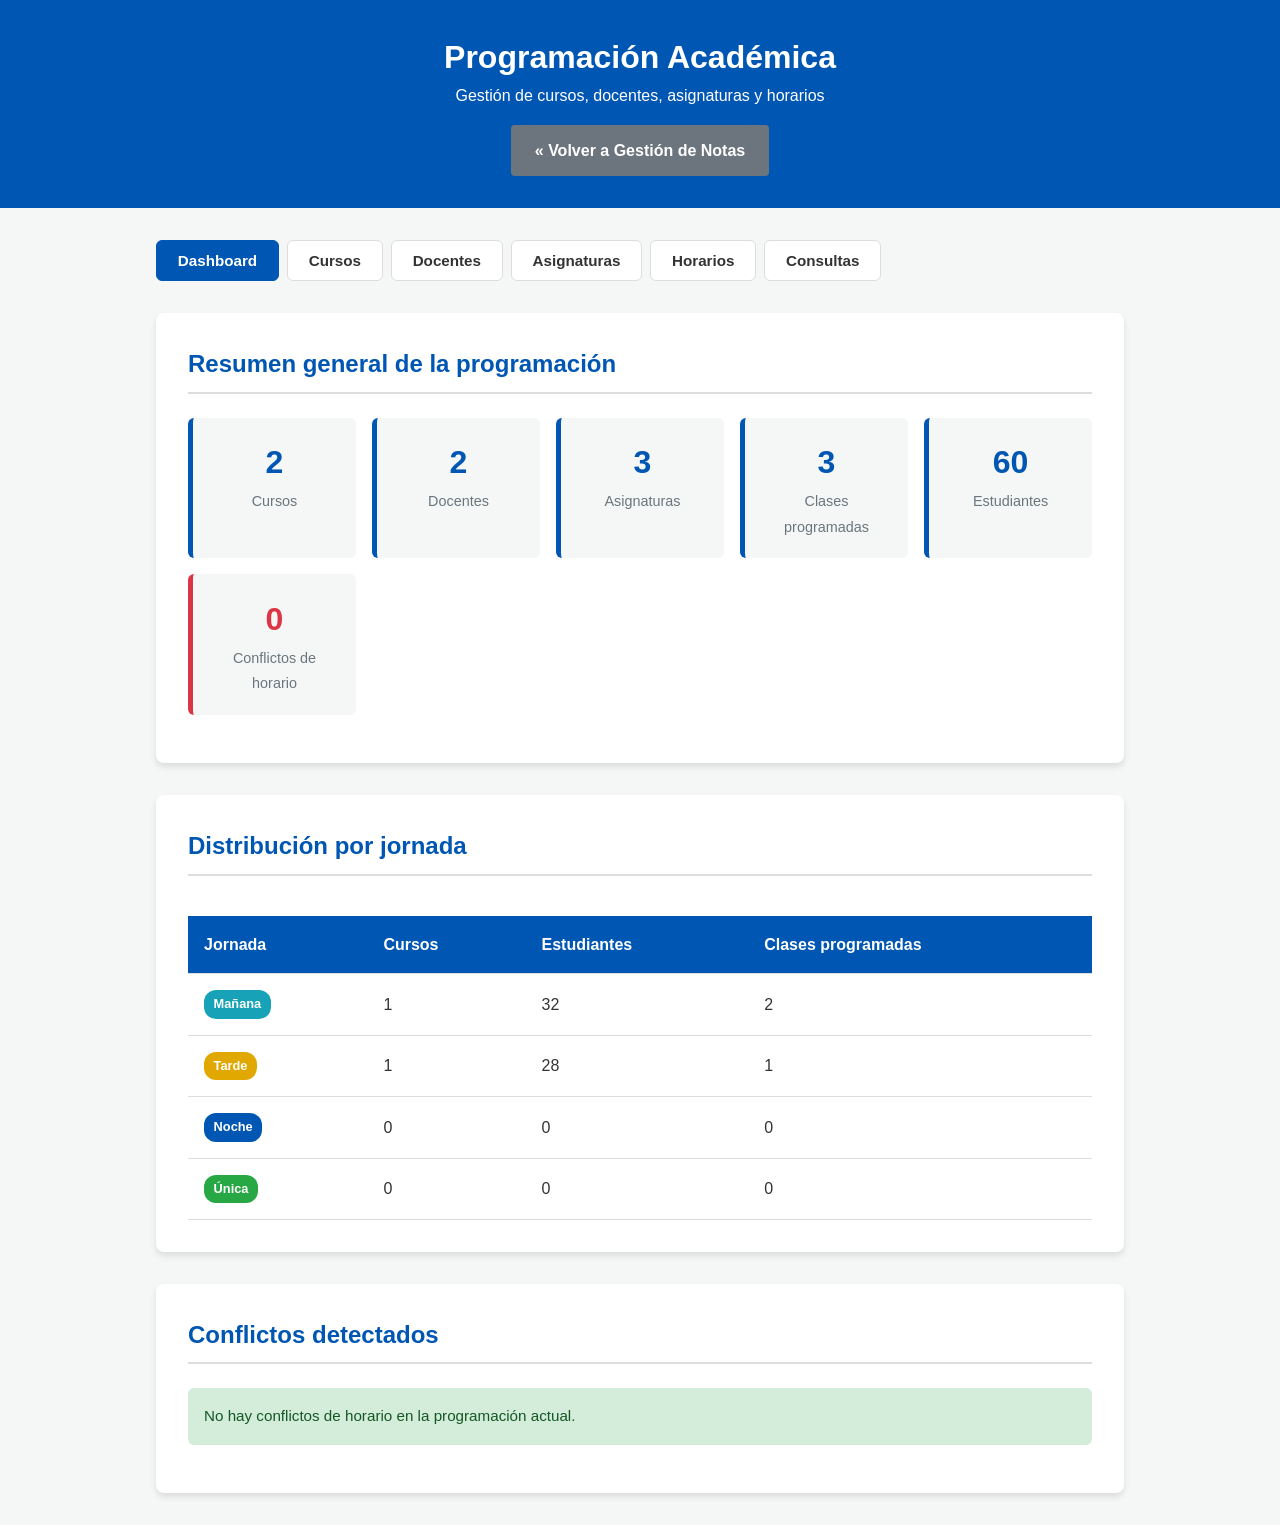
==== programacion.html @ 5acf5d61 "Agrega módulo de Programación Académica con vista de calendario - Nueva interfaz programacion.html c" ====
<!DOCTYPE html>
<html lang="es">
<head>
    <meta charset="UTF-8">
    <meta name="viewport" content="width=device-width, initial-scale=1.0">
    <title>Programación Académica</title>
    <link rel="stylesheet" href="css/style.css">
    <link rel="stylesheet" href="css/programacion.css">
</head>
<body>
    <header class="header">
        <h1>Programación Académica</h1>
        <p>Gestión de cursos, docentes, asignaturas y horarios</p>
        <a href="index.html" class="btn btn-secondary btn-nav">&laquo; Volver a Gestión de Notas</a>
    </header>

    <!-- Navegación por módulos -->
    <nav class="nav-tabs" id="nav-tabs">
        <button class="nav-tab active" data-panel="panel-dashboard">Dashboard</button>
        <button class="nav-tab" data-panel="panel-cursos">Cursos</button>
        <button class="nav-tab" data-panel="panel-docentes">Docentes</button>
        <button class="nav-tab" data-panel="panel-asignaturas">Asignaturas</button>
        <button class="nav-tab" data-panel="panel-horarios">Horarios</button>
        <button class="nav-tab" data-panel="panel-consultas">Consultas</button>
    </nav>

    <main class="container">

        <!-- ============================ DASHBOARD ============================ -->
        <section class="panel active" id="panel-dashboard">
            <div class="card">
                <h2>Resumen general de la programación</h2>
                <div class="stats-grid">
                    <div class="stat-box">
                        <span class="stat-number" id="stat-cursos">0</span>
                        <span class="stat-label">Cursos</span>
                    </div>
                    <div class="stat-box">
                        <span class="stat-number" id="stat-docentes">0</span>
                        <span class="stat-label">Docentes</span>
                    </div>
                    <div class="stat-box">
                        <span class="stat-number" id="stat-asignaturas">0</span>
                        <span class="stat-label">Asignaturas</span>
                    </div>
                    <div class="stat-box">
                        <span class="stat-number" id="stat-horarios">0</span>
                        <span class="stat-label">Clases programadas</span>
                    </div>
                    <div class="stat-box">
                        <span class="stat-number" id="stat-estudiantes">0</span>
                        <span class="stat-label">Estudiantes</span>
                    </div>
                    <div class="stat-box conflict">
                        <span class="stat-number" id="stat-conflictos">0</span>
                        <span class="stat-label">Conflictos de horario</span>
                    </div>
                </div>
            </div>

            <div class="card">
                <h2>Distribución por jornada</h2>
                <div class="table-responsive">
                    <table>
                        <thead>
                            <tr>
                                <th>Jornada</th>
                                <th>Cursos</th>
                                <th>Estudiantes</th>
                                <th>Clases programadas</th>
                            </tr>
                        </thead>
                        <tbody id="tabla-jornadas"></tbody>
                    </table>
                </div>
            </div>

            <div class="card">
                <h2>Conflictos detectados</h2>
                <div id="lista-conflictos"></div>
            </div>
        </section>

        <!-- ============================ CURSOS ============================ -->
        <section class="panel" id="panel-cursos">
            <section class="card">
                <h2 id="titulo-form-curso">Registrar Curso</h2>
                <form id="form-curso">
                    <input type="hidden" id="curso-id">
                    <div class="form-inline-grid">
                        <div class="form-group">
                            <label for="curso-grado">Grado:</label>
                            <input type="text" id="curso-grado" placeholder="Ej. 10" required>
                        </div>
                        <div class="form-group">
                            <label for="curso-nombre">Curso:</label>
                            <input type="text" id="curso-nombre" placeholder="Ej. 10-A" required>
                        </div>
                        <div class="form-group">
                            <label for="curso-jornada">Jornada:</label>
                            <select id="curso-jornada" required>
                                <option value="">Seleccione...</option>
                                <option value="Mañana">Mañana</option>
                                <option value="Tarde">Tarde</option>
                                <option value="Noche">Noche</option>
                                <option value="Única">Única</option>
                            </select>
                        </div>
                        <div class="form-group">
                            <label for="curso-estudiantes">N.º de estudiantes:</label>
                            <input type="number" id="curso-estudiantes" min="0" placeholder="0" required>
                        </div>
                    </div>
                    <div class="button-group">
                        <button type="submit" class="btn btn-success" id="btn-guardar-curso">Guardar Curso</button>
                        <button type="button" class="btn btn-secondary" id="btn-cancelar-curso" style="display:none;">Cancelar</button>
                    </div>
                </form>
            </section>

            <section class="card">
                <h2>Cursos registrados</h2>
                <div class="table-responsive">
                    <table>
                        <thead>
                            <tr>
                                <th>Grado</th>
                                <th>Curso</th>
                                <th>Jornada</th>
                                <th>Estudiantes</th>
                                <th>Acciones</th>
                            </tr>
                        </thead>
                        <tbody id="tabla-cursos"></tbody>
                    </table>
                </div>
            </section>
        </section>

        <!-- ============================ DOCENTES ============================ -->
        <section class="panel" id="panel-docentes">
            <section class="card">
                <h2 id="titulo-form-docente">Registrar Docente</h2>
                <form id="form-docente">
                    <input type="hidden" id="docente-id">
                    <div class="form-inline-grid">
                        <div class="form-group">
                            <label for="docente-nombre">Nombre completo:</label>
                            <input type="text" id="docente-nombre" placeholder="Ej. María Gómez" required>
                        </div>
                        <div class="form-group">
                            <label for="docente-documento">Documento:</label>
                            <input type="text" id="docente-documento" placeholder="Ej. 1088123456" required>
                        </div>
                        <div class="form-group">
                            <label for="docente-email">Correo:</label>
                            <input type="email" id="docente-email" placeholder="correo@institucion.edu.co">
                        </div>
                        <div class="form-group">
                            <label for="docente-telefono">Teléfono:</label>
                            <input type="text" id="docente-telefono" placeholder="300 000 0000">
                        </div>
                    </div>
                    <div class="form-group">
                        <label>Asignaturas que puede dictar:</label>
                        <div class="checkbox-group" id="docente-asignaturas">
                            <span class="stat-label">Primero registre asignaturas.</span>
                        </div>
                    </div>
                    <div class="form-group">
                        <label for="docente-disponibilidad">Disponibilidad:</label>
                        <textarea id="docente-disponibilidad" rows="2" placeholder="Ej. Lunes a Viernes 7:00 - 13:00"></textarea>
                    </div>
                    <div class="button-group">
                        <button type="submit" class="btn btn-success" id="btn-guardar-docente">Guardar Docente</button>
                        <button type="button" class="btn btn-secondary" id="btn-cancelar-docente" style="display:none;">Cancelar</button>
                    </div>
                </form>
            </section>

            <section class="card">
                <h2>Docentes registrados</h2>
                <div class="table-responsive">
                    <table>
                        <thead>
                            <tr>
                                <th>Nombre</th>
                                <th>Documento</th>
                                <th>Contacto</th>
                                <th>Asignaturas</th>
                                <th>Disponibilidad</th>
                                <th>Acciones</th>
                            </tr>
                        </thead>
                        <tbody id="tabla-docentes"></tbody>
                    </table>
                </div>
            </section>
        </section>

        <!-- ============================ ASIGNATURAS ============================ -->
        <section class="panel" id="panel-asignaturas">
            <section class="card">
                <h2 id="titulo-form-asignatura">Registrar Asignatura</h2>
                <form id="form-asignatura">
                    <input type="hidden" id="asignatura-id">
                    <div class="form-inline-grid">
                        <div class="form-group">
                            <label for="asignatura-nombre">Nombre:</label>
                            <input type="text" id="asignatura-nombre" placeholder="Ej. Matemáticas" required>
                        </div>
                        <div class="form-group">
                            <label for="asignatura-intensidad">Intensidad horaria (h/semana):</label>
                            <input type="number" id="asignatura-intensidad" min="1" placeholder="Ej. 5" required>
                        </div>
                    </div>
                    <div class="button-group">
                        <button type="submit" class="btn btn-success" id="btn-guardar-asignatura">Guardar Asignatura</button>
                        <button type="button" class="btn btn-secondary" id="btn-cancelar-asignatura" style="display:none;">Cancelar</button>
                    </div>
                </form>
            </section>

            <section class="card">
                <h2>Asignaturas registradas</h2>
                <div class="table-responsive">
                    <table>
                        <thead>
                            <tr>
                                <th>Nombre</th>
                                <th>Intensidad horaria</th>
                                <th>Acciones</th>
                            </tr>
                        </thead>
                        <tbody id="tabla-asignaturas"></tbody>
                    </table>
                </div>
            </section>
        </section>

        <!-- ============================ HORARIOS ============================ -->
        <section class="panel" id="panel-horarios">
            <section class="card">
                <h2 id="titulo-form-horario">Programar Clase</h2>
                <form id="form-horario">
                    <input type="hidden" id="horario-id">
                    <div class="form-inline-grid">
                        <div class="form-group">
                            <label for="horario-curso">Curso:</label>
                            <select id="horario-curso" required></select>
                        </div>
                        <div class="form-group">
                            <label for="horario-asignatura">Asignatura:</label>
                            <select id="horario-asignatura" required></select>
                        </div>
                        <div class="form-group">
                            <label for="horario-docente">Docente:</label>
                            <select id="horario-docente" required></select>
                        </div>
                        <div class="form-group">
                            <label for="horario-dia">Día:</label>
                            <select id="horario-dia" required>
                                <option value="">Seleccione...</option>
                                <option>Lunes</option>
                                <option>Martes</option>
                                <option>Miércoles</option>
                                <option>Jueves</option>
                                <option>Viernes</option>
                                <option>Sábado</option>
                            </select>
                        </div>
                        <div class="form-group">
                            <label for="horario-inicio">Hora inicio:</label>
                            <input type="time" id="horario-inicio" required>
                        </div>
                        <div class="form-group">
                            <label for="horario-fin">Hora fin:</label>
                            <input type="time" id="horario-fin" required>
                        </div>
                    </div>
                    <div id="mensaje-horario"></div>
                    <div class="button-group">
                        <button type="submit" class="btn btn-success" id="btn-guardar-horario">Programar Clase</button>
                        <button type="button" class="btn btn-secondary" id="btn-cancelar-horario" style="display:none;">Cancelar</button>
                    </div>
                </form>
            </section>

            <section class="card">
                <div class="cal-toolbar">
                    <div class="cal-nav">
                        <button type="button" class="btn btn-secondary btn-sm" id="cal-prev">&lsaquo;</button>
                        <button type="button" class="btn btn-secondary btn-sm" id="cal-hoy">Hoy</button>
                        <button type="button" class="btn btn-secondary btn-sm" id="cal-next">&rsaquo;</button>
                    </div>
                    <h2 class="cal-titulo" id="cal-titulo">&mdash;</h2>
                    <div class="cal-views">
                        <button type="button" class="cal-view-btn" data-vista="mes">Mes</button>
                        <button type="button" class="cal-view-btn" data-vista="semana">Semana</button>
                        <button type="button" class="cal-view-btn" data-vista="dia">Día</button>
                    </div>
                </div>
                <div id="cal-contenedor"></div>
            </section>

            <section class="card">
                <h2>Clases programadas</h2>
                <div class="table-responsive">
                    <table>
                        <thead>
                            <tr>
                                <th>Curso</th>
                                <th>Asignatura</th>
                                <th>Docente</th>
                                <th>Día</th>
                                <th>Hora</th>
                                <th>Estado</th>
                                <th>Acciones</th>
                            </tr>
                        </thead>
                        <tbody id="tabla-horarios"></tbody>
                    </table>
                </div>
            </section>
        </section>

        <!-- ============================ CONSULTAS ============================ -->
        <section class="panel" id="panel-consultas">
            <section class="card">
                <h2>Consultar la programación</h2>
                <div class="query-controls">
                    <div class="form-group">
                        <label for="consulta-tipo">Consultar por:</label>
                        <select id="consulta-tipo">
                            <option value="curso">Curso</option>
                            <option value="docente">Docente</option>
                            <option value="asignatura">Asignatura</option>
                            <option value="jornada">Jornada</option>
                        </select>
                    </div>
                    <div class="form-group">
                        <label for="consulta-valor">Valor:</label>
                        <select id="consulta-valor"></select>
                    </div>
                    <button type="button" class="btn btn-primary" id="btn-consultar">Consultar</button>
                </div>

                <div class="table-responsive">
                    <table>
                        <thead>
                            <tr>
                                <th>Curso</th>
                                <th>Jornada</th>
                                <th>Asignatura</th>
                                <th>Docente</th>
                                <th>Día</th>
                                <th>Hora</th>
                            </tr>
                        </thead>
                        <tbody id="tabla-consulta"></tbody>
                    </table>
                </div>
            </section>
        </section>

    </main>

    <script src="js/programacion.js"></script>
</body>
</html>
---- css/style.css ----
/* Variables de color para mantener consistencia visual */
:root {
    --primary-color: #0056b3;
    --success-color: #28a745;
    --danger-color: #dc3545;
    --background-color: #f4f7f6;
    --card-bg: #ffffff;
    --text-color: #333333;
    --border-color: #dddddd;
}

* {
    box-sizing: border-box;
    margin: 0;
    padding: 0;
}

body {
    font-family: 'Segoe UI', Tahoma, Geneva, Verdana, sans-serif;
    background-color: var(--background-color);
    color: var(--text-color);
    line-height: 1.6;
}

.header {
    background-color: var(--primary-color);
    color: white;
    text-align: center;
    padding: 2rem 1rem;
    margin-bottom: 2rem;
}

.container {
    max-width: 1000px;
    margin: 0 auto;
    padding: 0 1rem;
}

/* Tarjetas (Cards) para organizar la información */
.card {
    background-color: var(--card-bg);
    border-radius: 8px;
    box-shadow: 0 4px 6px rgba(0,0,0,0.1);
    padding: 2rem;
    margin-bottom: 2rem;
}

.card h2 {
    margin-bottom: 1.5rem;
    color: var(--primary-color);
    border-bottom: 2px solid var(--border-color);
    padding-bottom: 0.5rem;
}

/* Formularios */
.form-group {
    margin-bottom: 1.2rem;
}

label {
    display: block;
    margin-bottom: 0.5rem;
    font-weight: bold;
}

input[type="text"],
input[type="number"] {
    width: 100%;
    padding: 0.8rem;
    border: 1px solid var(--border-color);
    border-radius: 4px;
    font-size: 1rem;
}

/* Grid para las 4 notas */
.notas-grid {
    display: grid;
    grid-template-columns: repeat(auto-fit, minmax(150px, 1fr));
    gap: 1rem;
}

/* Botones */
.button-group {
    display: flex;
    gap: 1rem;
    margin-top: 1.5rem;
}

.btn {
    padding: 0.8rem 1.5rem;
    border: none;
    border-radius: 4px;
    cursor: pointer;
    font-size: 1rem;
    font-weight: bold;
    color: white;
    transition: opacity 0.3s ease;
}

.btn:hover {
    opacity: 0.9;
}

.btn:disabled {
    background-color: #cccccc;
    cursor: not-allowed;
}

.btn-primary { background-color: var(--primary-color); }
.btn-success { background-color: var(--success-color); }

/* Enlace con apariencia de botón (navegación entre páginas) */
.btn-nav {
    display: inline-block;
    margin-top: 1rem;
    text-decoration: none;
    text-align: center;
}

/* Área de resultados */
.result-card {
    background-color: #e9ecef;
    border-left: 5px solid var(--primary-color);
}

.result-content p {
    font-size: 1.1rem;
    margin-bottom: 0.5rem;
}

/* Tabla de registros */
.table-responsive {
    overflow-x: auto;
}

table {
    width: 100%;
    border-collapse: collapse;
    margin-top: 1rem;
}

th, td {
    padding: 1rem;
    text-align: left;
    border-bottom: 1px solid var(--border-color);
}

th {
    background-color: var(--primary-color);
    color: white;
}

/* Responsive design extra para móviles */
@media (max-width: 600px) {
    .button-group {
        flex-direction: column;
    }
    
    .btn {
        width: 100%;
    }
}
---- css/programacion.css ----
/* ==========================================================================
   Programación Académica - Estilos
   Reutiliza las variables y el lenguaje visual de css/style.css
   ========================================================================== */

:root {
    --warning-color: #e0a800;
    --info-color: #17a2b8;
    --muted-color: #6c757d;
}

/* Navegación por pestañas ----------------------------------------------- */
.nav-tabs {
    display: flex;
    flex-wrap: wrap;
    gap: 0.5rem;
    max-width: 1000px;
    margin: 0 auto 2rem;
    padding: 0 1rem;
}

.nav-tab {
    padding: 0.7rem 1.3rem;
    border: 1px solid var(--border-color);
    background-color: var(--card-bg);
    border-radius: 6px;
    cursor: pointer;
    font-size: 0.95rem;
    font-weight: bold;
    color: var(--text-color);
    transition: background-color 0.2s ease, color 0.2s ease;
}

.nav-tab:hover {
    background-color: #eef3f9;
}

.nav-tab.active {
    background-color: var(--primary-color);
    color: #fff;
    border-color: var(--primary-color);
}

/* Paneles -------------------------------------------------------------- */
.panel {
    display: none;
}

.panel.active {
    display: block;
}

/* Botón para volver / enlaces de navegación -------------------------- */
.btn-nav {
    display: inline-block;
    margin-top: 1rem;
    text-decoration: none;
    text-align: center;
}

.btn-secondary { background-color: var(--muted-color); }
.btn-warning { background-color: var(--warning-color); }
.btn-danger { background-color: var(--danger-color); }
.btn-info { background-color: var(--info-color); }

.btn-sm {
    padding: 0.4rem 0.8rem;
    font-size: 0.85rem;
}

/* Dashboard --------------------------------------------------------------- */
.stats-grid {
    display: grid;
    grid-template-columns: repeat(auto-fit, minmax(160px, 1fr));
    gap: 1rem;
    margin-bottom: 1rem;
}

.stat-box {
    background-color: var(--background-color);
    border-left: 5px solid var(--primary-color);
    border-radius: 6px;
    padding: 1.2rem;
    text-align: center;
}

.stat-box .stat-number {
    display: block;
    font-size: 2rem;
    font-weight: bold;
    color: var(--primary-color);
}

.stat-box .stat-label {
    font-size: 0.9rem;
    color: var(--muted-color);
}

.stat-box.conflict {
    border-left-color: var(--danger-color);
}

.stat-box.conflict .stat-number {
    color: var(--danger-color);
}

/* Mensajes / alertas ---------------------------------------------------- */
.alert {
    padding: 1rem;
    border-radius: 6px;
    margin-bottom: 1rem;
    font-size: 0.95rem;
}

.alert-success { background-color: #d4edda; color: #155724; }
.alert-danger { background-color: #f8d7da; color: #721c24; }
.alert-info { background-color: #d1ecf1; color: #0c5460; }

.empty-row td {
    text-align: center;
    color: var(--muted-color);
    font-style: italic;
}

/* Etiquetas de estado -------------------------------------------------- */
.badge {
    display: inline-block;
    padding: 0.25rem 0.6rem;
    border-radius: 12px;
    font-size: 0.8rem;
    font-weight: bold;
    color: #fff;
}

.badge-manana { background-color: var(--info-color); }
.badge-tarde { background-color: var(--warning-color); }
.badge-noche { background-color: var(--primary-color); }
.badge-unica { background-color: var(--success-color); }

/* Fila de tabla con conflicto ---------------------------------------- */
tr.row-conflict td {
    background-color: #fff3f3;
}

/* Formularios en línea ---------------------------------------------------- */
.form-inline-grid {
    display: grid;
    grid-template-columns: repeat(auto-fit, minmax(200px, 1fr));
    gap: 1rem;
}

select {
    width: 100%;
    padding: 0.8rem;
    border: 1px solid var(--border-color);
    border-radius: 4px;
    font-size: 1rem;
    background-color: #fff;
}

textarea {
    width: 100%;
    padding: 0.8rem;
    border: 1px solid var(--border-color);
    border-radius: 4px;
    font-size: 1rem;
    font-family: inherit;
    resize: vertical;
}

.checkbox-group {
    display: flex;
    flex-wrap: wrap;
    gap: 0.8rem;
    margin-top: 0.5rem;
}

.checkbox-group label {
    display: flex;
    align-items: center;
    gap: 0.3rem;
    font-weight: normal;
}

.checkbox-group input {
    width: auto;
}

/* Consultas ---------------------------------------------------------- */
.query-controls {
    display: flex;
    flex-wrap: wrap;
    gap: 1rem;
    align-items: flex-end;
    margin-bottom: 1.5rem;
}

.query-controls .form-group {
    flex: 1;
    min-width: 200px;
    margin-bottom: 0;
}

@media (max-width: 600px) {
    .nav-tabs {
        flex-direction: column;
    }
}

/* ==========================================================================
   Calendario tipo Google Calendar (vista de Horarios)
   ========================================================================== */
.cal-toolbar {
    display: flex;
    flex-wrap: wrap;
    align-items: center;
    justify-content: space-between;
    gap: 1rem;
    margin-bottom: 1.5rem;
}

.cal-nav {
    display: flex;
    gap: 0.4rem;
}

.cal-titulo {
    margin: 0;
    padding: 0;
    border: none;
    flex: 1;
    min-width: 180px;
    text-align: center;
    font-size: 1.2rem;
    color: var(--primary-color);
    text-transform: capitalize;
}

.cal-views {
    display: flex;
    gap: 0.3rem;
}

.cal-view-btn {
    padding: 0.45rem 0.9rem;
    border: 1px solid var(--border-color);
    background: var(--card-bg);
    border-radius: 6px;
    cursor: pointer;
    font-weight: bold;
    font-size: 0.85rem;
    color: var(--text-color);
}

.cal-view-btn.active {
    background: var(--primary-color);
    color: #fff;
    border-color: var(--primary-color);
}

/* --- Vistas Semana / Día --- */
.cal-semana {
    border: 1px solid var(--border-color);
    border-radius: 8px;
    overflow-x: auto;
}

.cal-cabecera {
    display: flex;
    background: var(--background-color);
    border-bottom: 1px solid var(--border-color);
}

.cal-esquina {
    width: 56px;
    flex-shrink: 0;
}

.cal-dia-cab {
    flex: 1;
    text-align: center;
    padding: 0.5rem 0.2rem;
    font-size: 0.8rem;
    font-weight: bold;
    border-left: 1px solid var(--border-color);
    cursor: pointer;
}

.cal-dia-cab .num {
    display: block;
    font-size: 1.15rem;
}

.cal-dia-cab.hoy {
    background: #e7f0fb;
    color: var(--primary-color);
}

.cal-cuerpo {
    display: flex;
    max-height: 600px;
    overflow-y: auto;
}

.cal-gutter {
    width: 56px;
    flex-shrink: 0;
    position: relative;
}

.cal-hlbl {
    position: absolute;
    right: 6px;
    font-size: 0.7rem;
    color: var(--muted-color);
}

.cal-dias {
    flex: 1;
    display: flex;
    position: relative;
}

.cal-col {
    flex: 1;
    position: relative;
    border-left: 1px solid var(--border-color);
    min-width: 90px;
}

.cal-hline {
    position: absolute;
    left: 0;
    right: 0;
    border-top: 1px solid #eef1f4;
}

.cal-evento {
    position: absolute;
    border-radius: 5px;
    padding: 2px 5px;
    color: #fff;
    overflow: hidden;
    font-size: 0.72rem;
    line-height: 1.25;
    cursor: pointer;
    box-shadow: 0 1px 2px rgba(0, 0, 0, 0.25);
}

.cal-evento .ev-sub {
    opacity: 0.9;
}

.cal-evento.conflicto {
    outline: 2px solid var(--danger-color);
    outline-offset: -2px;
}

/* --- Vista Mes --- */
.cal-mes {
    display: grid;
    grid-template-columns: repeat(7, 1fr);
    border: 1px solid var(--border-color);
    border-radius: 8px;
    overflow: hidden;
}

.cal-mes-cab {
    background: var(--background-color);
    text-align: center;
    padding: 0.5rem;
    font-size: 0.8rem;
    font-weight: bold;
    border-bottom: 1px solid var(--border-color);
}

.cal-mes-dia {
    min-height: 104px;
    border-top: 1px solid var(--border-color);
    border-left: 1px solid var(--border-color);
    padding: 4px;
    cursor: pointer;
}

.cal-mes-dia:nth-child(7n + 1) {
    border-left: none;
}

.cal-mes-num {
    font-size: 0.8rem;
    font-weight: bold;
    text-align: right;
    color: var(--muted-color);
}

.cal-mes-dia.otro-mes {
    background: #fafbfc;
}

.cal-mes-dia.otro-mes .cal-mes-num {
    opacity: 0.4;
}

.cal-mes-dia.hoy .cal-mes-num {
    display: inline-block;
    float: right;
    background: var(--primary-color);
    color: #fff;
    border-radius: 50%;
    padding: 1px 6px;
}

.cal-chip {
    font-size: 0.68rem;
    color: #fff;
    border-radius: 4px;
    padding: 1px 4px;
    margin-top: 2px;
    white-space: nowrap;
    overflow: hidden;
    text-overflow: ellipsis;
    cursor: pointer;
}

.cal-mes-mas {
    font-size: 0.66rem;
    color: var(--muted-color);
    margin-top: 2px;
}

@media (max-width: 600px) {
    .cal-titulo {
        order: -1;
        flex-basis: 100%;
    }
    .cal-mes-dia {
        min-height: 68px;
    }
    .cal-chip {
        font-size: 0.6rem;
    }
}
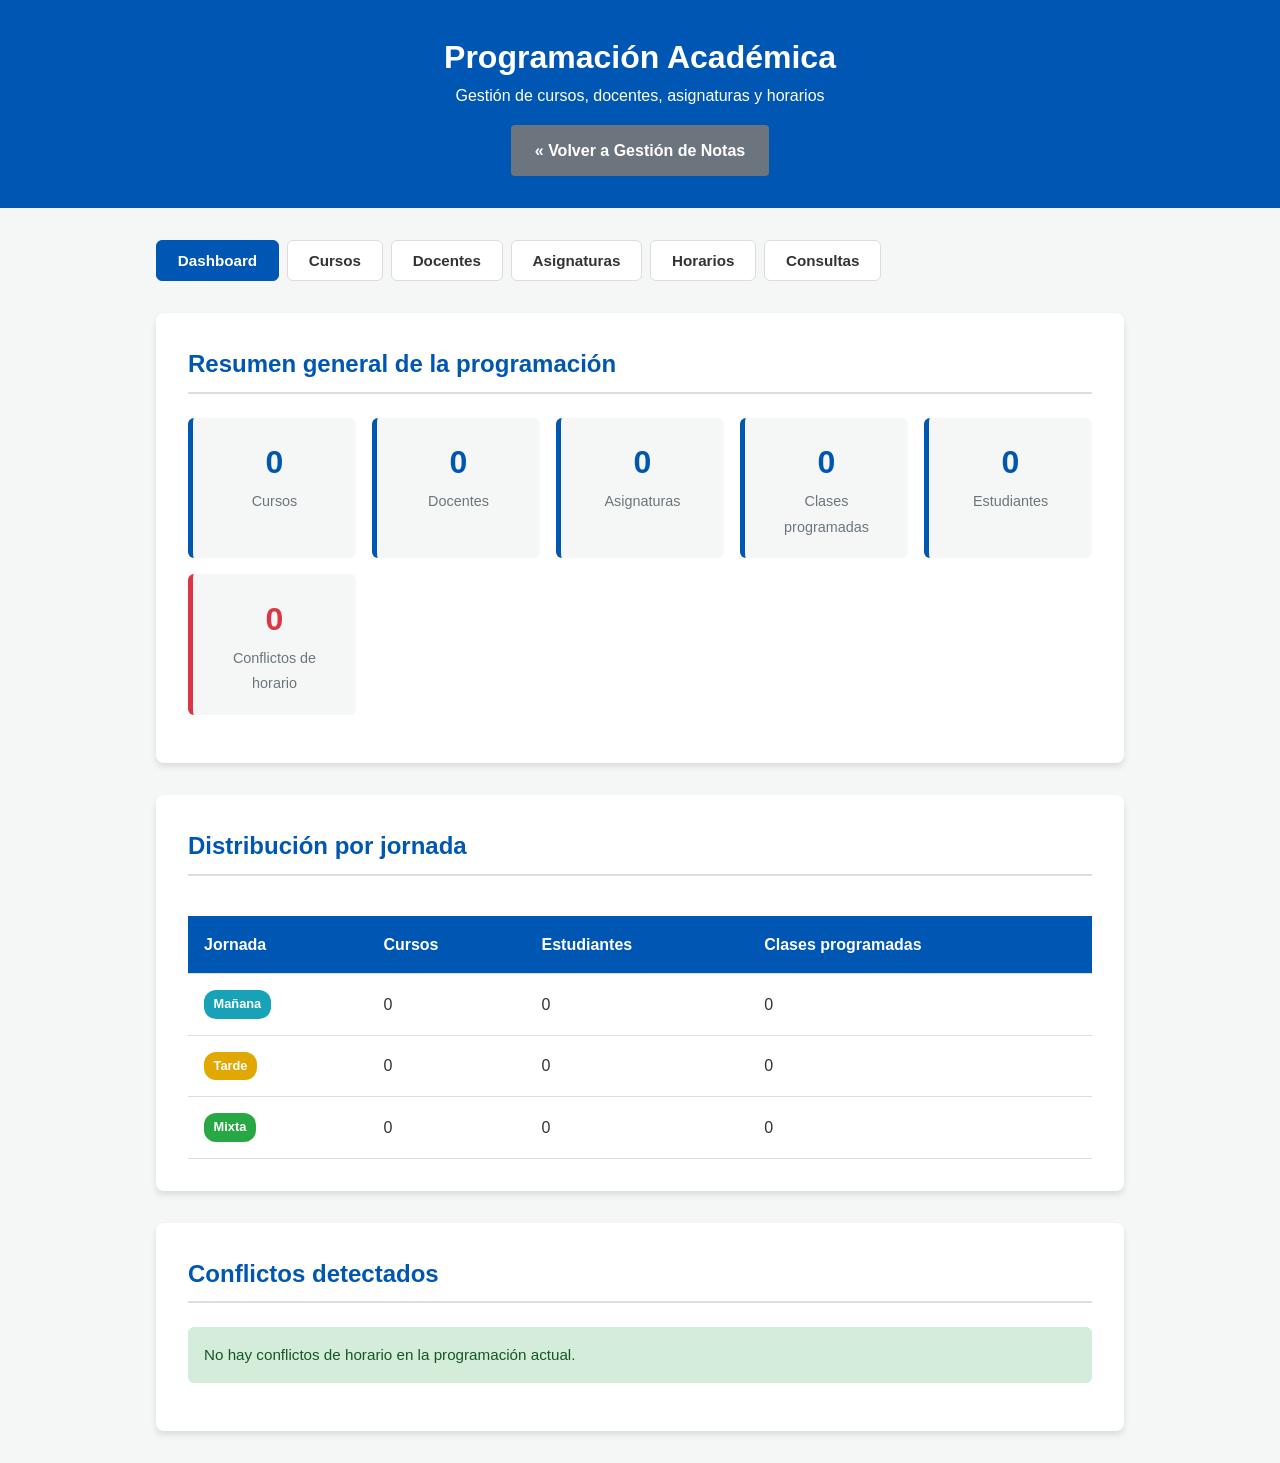
==== commit 7b2f2bb4: "Implementar carga horaria semanal de docentes con validación de topes - Tabla carga_docente que pers" ====
--- a/programacion.html
+++ b/programacion.html
@@ -102,8 +102,7 @@
                                 <option value="">Seleccione...</option>
                                 <option value="Mañana">Mañana</option>
                                 <option value="Tarde">Tarde</option>
-                                <option value="Noche">Noche</option>
-                                <option value="Única">Única</option>
+                                <option value="Mixta">Mixta</option>
                             </select>
                         </div>
                         <div class="form-group">
@@ -111,6 +110,7 @@
                             <input type="number" id="curso-estudiantes" min="0" placeholder="0" required>
                         </div>
                     </div>
+                    <div id="mensaje-curso"></div>
                     <div class="button-group">
                         <button type="submit" class="btn btn-success" id="btn-guardar-curso">Guardar Curso</button>
                         <button type="button" class="btn btn-secondary" id="btn-cancelar-curso" style="display:none;">Cancelar</button>
@@ -145,20 +145,31 @@
                     <input type="hidden" id="docente-id">
                     <div class="form-inline-grid">
                         <div class="form-group">
-                            <label for="docente-nombre">Nombre completo:</label>
-                            <input type="text" id="docente-nombre" placeholder="Ej. María Gómez" required>
+                            <label for="docente-nombres">Nombres:</label>
+                            <input type="text" id="docente-nombres" placeholder="Ej. María Fernanda" required>
+                        </div>
+                        <div class="form-group">
+                            <label for="docente-apellidos">Apellidos:</label>
+                            <input type="text" id="docente-apellidos" placeholder="Ej. Gómez Ruiz" required>
                         </div>
                         <div class="form-group">
                             <label for="docente-documento">Documento:</label>
                             <input type="text" id="docente-documento" placeholder="Ej. 1088123456" required>
                         </div>
                         <div class="form-group">
-                            <label for="docente-email">Correo:</label>
-                            <input type="email" id="docente-email" placeholder="correo@institucion.edu.co">
-                        </div>
-                        <div class="form-group">
-                            <label for="docente-telefono">Teléfono:</label>
-                            <input type="text" id="docente-telefono" placeholder="300 000 0000">
+                            <label for="docente-contrato">Tipo de contrato:</label>
+                            <select id="docente-contrato" required>
+                                <option value="Tiempo Completo">Tiempo Completo</option>
+                                <option value="Medio Tiempo">Medio Tiempo</option>
+                            </select>
+                        </div>
+                        <div class="form-group">
+                            <label for="docente-jornada">Jornada:</label>
+                            <select id="docente-jornada" required>
+                                <option value="Mañana">Mañana</option>
+                                <option value="Tarde">Tarde</option>
+                                <option value="Mixta">Mixta</option>
+                            </select>
                         </div>
                     </div>
                     <div class="form-group">
@@ -168,9 +179,17 @@
                         </div>
                     </div>
                     <div class="form-group">
-                        <label for="docente-disponibilidad">Disponibilidad:</label>
-                        <textarea id="docente-disponibilidad" rows="2" placeholder="Ej. Lunes a Viernes 7:00 - 13:00"></textarea>
-                    </div>
+                        <label>Días de trabajo:</label>
+                        <div class="checkbox-group" id="docente-dias">
+                            <label><input type="checkbox" value="Lunes"> Lunes</label>
+                            <label><input type="checkbox" value="Martes"> Martes</label>
+                            <label><input type="checkbox" value="Miercoles"> Miércoles</label>
+                            <label><input type="checkbox" value="Jueves"> Jueves</label>
+                            <label><input type="checkbox" value="Viernes"> Viernes</label>
+                            <label><input type="checkbox" value="Sabado"> Sábado</label>
+                        </div>
+                    </div>
+                    <div id="mensaje-docente"></div>
                     <div class="button-group">
                         <button type="submit" class="btn btn-success" id="btn-guardar-docente">Guardar Docente</button>
                         <button type="button" class="btn btn-secondary" id="btn-cancelar-docente" style="display:none;">Cancelar</button>
@@ -186,7 +205,8 @@
                             <tr>
                                 <th>Nombre</th>
                                 <th>Documento</th>
-                                <th>Contacto</th>
+                                <th>Contrato</th>
+                                <th>Carga semanal</th>
                                 <th>Asignaturas</th>
                                 <th>Disponibilidad</th>
                                 <th>Acciones</th>
@@ -214,6 +234,7 @@
                             <input type="number" id="asignatura-intensidad" min="1" placeholder="Ej. 5" required>
                         </div>
                     </div>
+                    <div id="mensaje-asignatura"></div>
                     <div class="button-group">
                         <button type="submit" class="btn btn-success" id="btn-guardar-asignatura">Guardar Asignatura</button>
                         <button type="button" class="btn btn-secondary" id="btn-cancelar-asignatura" style="display:none;">Cancelar</button>
@@ -252,22 +273,18 @@
                         <div class="form-group">
                             <label for="horario-asignatura">Asignatura:</label>
                             <select id="horario-asignatura" required></select>
+                            <div id="aviso-asignaturas"></div>
                         </div>
                         <div class="form-group">
                             <label for="horario-docente">Docente:</label>
                             <select id="horario-docente" required></select>
-                        </div>
-                        <div class="form-group">
+                            <div id="aviso-docentes"></div>
+                        </div>
+                        <div class="form-group">
+                            <!-- Las opciones se generan según los días que trabaja el docente. -->
                             <label for="horario-dia">Día:</label>
-                            <select id="horario-dia" required>
-                                <option value="">Seleccione...</option>
-                                <option>Lunes</option>
-                                <option>Martes</option>
-                                <option>Miércoles</option>
-                                <option>Jueves</option>
-                                <option>Viernes</option>
-                                <option>Sábado</option>
-                            </select>
+                            <select id="horario-dia" required></select>
+                            <div id="aviso-disponibilidad"></div>
                         </div>
                         <div class="form-group">
                             <label for="horario-inicio">Hora inicio:</label>
@@ -284,6 +301,19 @@
                         <button type="button" class="btn btn-secondary" id="btn-cancelar-horario" style="display:none;">Cancelar</button>
                     </div>
                 </form>
+            </section>
+
+            <!-- Ver el horario de un solo docente y su carga de horas -->
+            <section class="card">
+                <h2>Horario por docente</h2>
+                <div class="filtro-docente">
+                    <div class="form-group">
+                        <label for="filtro-horario-docente">Ver el horario de:</label>
+                        <select id="filtro-horario-docente"></select>
+                    </div>
+                    <button type="button" class="btn btn-secondary" id="btn-limpiar-filtro-docente">Ver todos</button>
+                </div>
+                <div id="panel-carga-docente"></div>
             </section>
 
             <section class="card">
@@ -304,7 +334,7 @@
             </section>
 
             <section class="card">
-                <h2>Clases programadas</h2>
+                <h2 id="titulo-tabla-horarios">Clases programadas</h2>
                 <div class="table-responsive">
                     <table>
                         <thead>
@@ -365,6 +395,7 @@
 
     </main>
 
+    <script src="js/api-client.js"></script>
     <script src="js/programacion.js"></script>
 </body>
 </html>
--- a/css/style.css
+++ b/css/style.css
@@ -64,12 +64,33 @@
 }
 
 input[type="text"],
-input[type="number"] {
+input[type="number"],
+input[type="email"],
+input[type="tel"],
+input[type="time"],
+input[type="date"],
+input[type="search"],
+input[type="password"] {
     width: 100%;
     padding: 0.8rem;
     border: 1px solid var(--border-color);
     border-radius: 4px;
     font-size: 1rem;
+    font-family: inherit;
+    color: var(--text-color);
+    background-color: #fff;
+    /* Sin esto, Chrome le da a email/time una altura distinta a la de text. */
+    box-sizing: border-box;
+    line-height: 1.2;
+    height: 46px;
+}
+
+input:focus,
+select:focus,
+textarea:focus {
+    outline: none;
+    border-color: var(--primary-color);
+    box-shadow: 0 0 0 2px rgba(0, 86, 179, 0.15);
 }
 
 /* Grid para las 4 notas */
--- a/css/programacion.css
+++ b/css/programacion.css
@@ -1,7 +1,3 @@
-/* ==========================================================================
-   Programación Académica - Estilos
-   Reutiliza las variables y el lenguaje visual de css/style.css
-   ========================================================================== */
 
 :root {
     --warning-color: #e0a800;
@@ -115,6 +111,7 @@
 .alert-success { background-color: #d4edda; color: #155724; }
 .alert-danger { background-color: #f8d7da; color: #721c24; }
 .alert-info { background-color: #d1ecf1; color: #0c5460; }
+.alert-warning { background-color: #fff3cd; color: #856404; }
 
 .empty-row td {
     text-align: center;
@@ -155,7 +152,26 @@
     border: 1px solid var(--border-color);
     border-radius: 4px;
     font-size: 1rem;
+    font-family: inherit;
+    color: var(--text-color);
     background-color: #fff;
+    box-sizing: border-box;
+    height: 46px;
+}
+
+/* Los formularios en línea alinean sus campos por la base, para que
+   etiquetas de una o dos líneas no desalineen los inputs. */
+.form-inline-grid .form-group {
+    display: flex;
+    flex-direction: column;
+    justify-content: flex-end;
+}
+
+#aviso-asignaturas:not(:empty),
+#aviso-docentes:not(:empty),
+#aviso-disponibilidad:not(:empty) {
+    margin-top: 0.35rem;
+    line-height: 1.35;
 }
 
 textarea {
@@ -186,6 +202,18 @@
     width: auto;
 }
 
+/* Asignatura que el docente ya dicta: no se puede desmarcar hasta que se
+   eliminen sus clases, así que se marca explícitamente en vez de dejar la
+   casilla muerta sin explicación. */
+.checkbox-group label.chk-bloqueada {
+    color: var(--muted-color);
+    cursor: help;
+}
+
+.checkbox-group label.chk-bloqueada small {
+    font-style: italic;
+}
+
 /* Consultas ---------------------------------------------------------- */
 .query-controls {
     display: flex;
@@ -207,9 +235,6 @@
     }
 }
 
-/* ==========================================================================
-   Calendario tipo Google Calendar (vista de Horarios)
-   ========================================================================== */
 .cal-toolbar {
     display: flex;
     flex-wrap: wrap;
@@ -271,61 +296,105 @@
     border-bottom: 1px solid var(--border-color);
 }
 
+/* La cabecera y el cuerpo comparten el mismo ancho de columna (--cal-ancho-col)
+   para que los días nunca se desalineen de sus columnas, ni siquiera cuando el
+   calendario tiene scroll horizontal en pantallas estrechas. */
+.cal-semana {
+    --cal-gutter: 58px;
+    --cal-ancho-col: minmax(112px, 1fr);
+}
+
+.cal-cabecera,
+.cal-dias {
+    display: grid;
+    grid-template-columns: var(--cal-gutter) repeat(var(--cal-dias, 6), var(--cal-ancho-col));
+}
+
+.cal-cabecera {
+    position: sticky;
+    top: 0;
+    z-index: 3;
+}
+
 .cal-esquina {
-    width: 56px;
-    flex-shrink: 0;
+    border-right: 1px solid var(--border-color);
 }
 
 .cal-dia-cab {
-    flex: 1;
     text-align: center;
-    padding: 0.5rem 0.2rem;
-    font-size: 0.8rem;
-    font-weight: bold;
+    padding: 0.45rem 0.2rem 0.55rem;
+    font-size: 0.75rem;
+    font-weight: bold;
+    text-transform: uppercase;
+    letter-spacing: 0.03em;
+    color: var(--muted-color);
     border-left: 1px solid var(--border-color);
     cursor: pointer;
 }
 
+.cal-dia-cab:hover {
+    background: #eef2f7;
+}
+
 .cal-dia-cab .num {
     display: block;
-    font-size: 1.15rem;
+    margin-top: 0.15rem;
+    font-size: 1.25rem;
+    font-weight: 600;
+    color: var(--text-color);
+    text-transform: none;
+    letter-spacing: 0;
+}
+
+.cal-dia-cab.hoy .num {
+    display: inline-block;
+    min-width: 1.9rem;
+    padding: 0.1rem 0;
+    border-radius: 50%;
+    background: var(--primary-color);
+    color: #fff;
 }
 
 .cal-dia-cab.hoy {
-    background: #e7f0fb;
     color: var(--primary-color);
 }
 
 .cal-cuerpo {
-    display: flex;
-    max-height: 600px;
-    overflow-y: auto;
-}
-
+    position: relative;
+    max-height: 620px;
+    overflow: auto;
+}
+
+/* El gutter de horas es la primera columna de la rejilla del cuerpo y se
+   mantiene visible al desplazar en horizontal. */
 .cal-gutter {
-    width: 56px;
-    flex-shrink: 0;
-    position: relative;
+    grid-column: 1;
+    position: sticky;
+    left: 0;
+    z-index: 2;
+    background: var(--card-bg);
+    border-right: 1px solid var(--border-color);
 }
 
 .cal-hlbl {
     position: absolute;
-    right: 6px;
+    right: 8px;
     font-size: 0.7rem;
     color: var(--muted-color);
+    white-space: nowrap;
 }
 
 .cal-dias {
-    flex: 1;
-    display: flex;
     position: relative;
 }
 
 .cal-col {
-    flex: 1;
     position: relative;
     border-left: 1px solid var(--border-color);
-    min-width: 90px;
+}
+
+.cal-col.hoy {
+    background: #f5f9ff;
 }
 
 .cal-hline {
@@ -337,18 +406,57 @@
 
 .cal-evento {
     position: absolute;
-    border-radius: 5px;
-    padding: 2px 5px;
+    display: flex;
+    flex-direction: column;
+    gap: 1px;
+    border-radius: 6px;
+    padding: 3px 6px;
     color: #fff;
     overflow: hidden;
     font-size: 0.72rem;
-    line-height: 1.25;
+    line-height: 1.2;
     cursor: pointer;
-    box-shadow: 0 1px 2px rgba(0, 0, 0, 0.25);
+    box-shadow: 0 1px 3px rgba(0, 0, 0, 0.28);
+    transition: filter 0.12s ease;
+}
+
+.cal-evento:hover {
+    filter: brightness(1.12);
+    z-index: 4;
+}
+
+.cal-evento .ev-hora {
+    font-size: 0.66rem;
+    font-weight: 700;
+    opacity: 0.92;
+}
+
+.cal-evento .ev-titulo {
+    font-weight: 600;
+    /* El nombre de la asignatura nunca se parte a media palabra. */
+    overflow: hidden;
+    text-overflow: ellipsis;
+    white-space: nowrap;
 }
 
 .cal-evento .ev-sub {
-    opacity: 0.9;
+    font-size: 0.66rem;
+    opacity: 0.88;
+    overflow: hidden;
+    text-overflow: ellipsis;
+    white-space: nowrap;
+}
+
+/* Bloques cortos: solo cabe una línea, se oculta el detalle. */
+.cal-evento.compacto {
+    flex-direction: row;
+    align-items: baseline;
+    gap: 4px;
+    padding: 1px 5px;
+}
+
+.cal-evento.compacto .ev-sub {
+    display: none;
 }
 
 .cal-evento.conflicto {
@@ -439,4 +547,139 @@
     .cal-chip {
         font-size: 0.6rem;
     }
-}
+    /* En móvil las columnas se estrechan y el calendario se desplaza en
+       horizontal; el gutter de horas permanece fijo. */
+    .cal-semana {
+        --cal-gutter: 46px;
+        --cal-ancho-col: 88px;
+    }
+    .cal-evento {
+        font-size: 0.64rem;
+    }
+}
+
+
+/* Filtro "ver el horario de un docente" ------------------------------- */
+.filtro-docente {
+    display: flex;
+    flex-wrap: wrap;
+    align-items: flex-end;
+    gap: 1rem;
+    margin-bottom: 1.2rem;
+}
+
+.filtro-docente .form-group {
+    flex: 1;
+    min-width: 240px;
+    margin-bottom: 0;
+}
+
+/* Barra de progreso (tabla de docentes) ------------------------------- */
+.carga-barra {
+    min-width: 130px;
+}
+
+.carga-pista {
+    height: 8px;
+    background-color: #e9ecef;
+    border-radius: 4px;
+    overflow: hidden;
+}
+
+.carga-pista.grande {
+    height: 14px;
+    border-radius: 7px;
+    margin-bottom: 1rem;
+}
+
+.carga-relleno {
+    height: 100%;
+    border-radius: inherit;
+    background-color: var(--success-color);
+    transition: width 0.3s ease;
+}
+
+.carga-relleno.alta   { background-color: var(--warning-color); }
+.carga-relleno.excede { background-color: var(--danger-color); }
+
+.carga-texto {
+    display: inline-block;
+    margin-top: 0.25rem;
+    font-size: 0.8rem;
+    font-weight: bold;
+    color: var(--muted-color);
+}
+
+.carga-texto.alta   { color: var(--warning-color); }
+.carga-texto.excede { color: var(--danger-color); }
+
+/* Tarjeta de detalle de un docente ------------------------------------ */
+.carga-detalle {
+    border: 1px solid var(--border-color);
+    border-radius: 8px;
+    padding: 1.2rem;
+}
+
+.carga-cabecera {
+    display: flex;
+    flex-wrap: wrap;
+    align-items: flex-start;
+    justify-content: space-between;
+    gap: 1rem;
+    margin-bottom: 0.9rem;
+}
+
+.carga-cabecera h3 {
+    margin: 0 0 0.2rem;
+    font-size: 1.15rem;
+    color: var(--primary-color);
+}
+
+.carga-cifra {
+    text-align: right;
+    line-height: 1.3;
+}
+
+.carga-horas {
+    display: block;
+    font-size: 1.6rem;
+    font-weight: bold;
+    color: var(--success-color);
+}
+
+.carga-cifra.alta   .carga-horas { color: var(--warning-color); }
+.carga-cifra.excede .carga-horas { color: var(--danger-color); }
+
+/* Desglose por dia ----------------------------------------------------- */
+.carga-dias {
+    display: flex;
+    flex-wrap: wrap;
+    gap: 0.6rem;
+    margin-top: 0.4rem;
+}
+
+.carga-dia {
+    flex: 1;
+    min-width: 96px;
+    padding: 0.6rem 0.7rem;
+    border: 1px solid var(--border-color);
+    border-radius: 6px;
+    background-color: #f8f9fa;
+    text-align: center;
+}
+
+.carga-dia-nombre {
+    display: block;
+    font-size: 0.78rem;
+    font-weight: bold;
+    color: var(--muted-color);
+    text-transform: uppercase;
+}
+
+.carga-dia-horas {
+    display: block;
+    margin: 0.15rem 0;
+    font-size: 1.05rem;
+    font-weight: bold;
+    color: var(--primary-color);
+}
